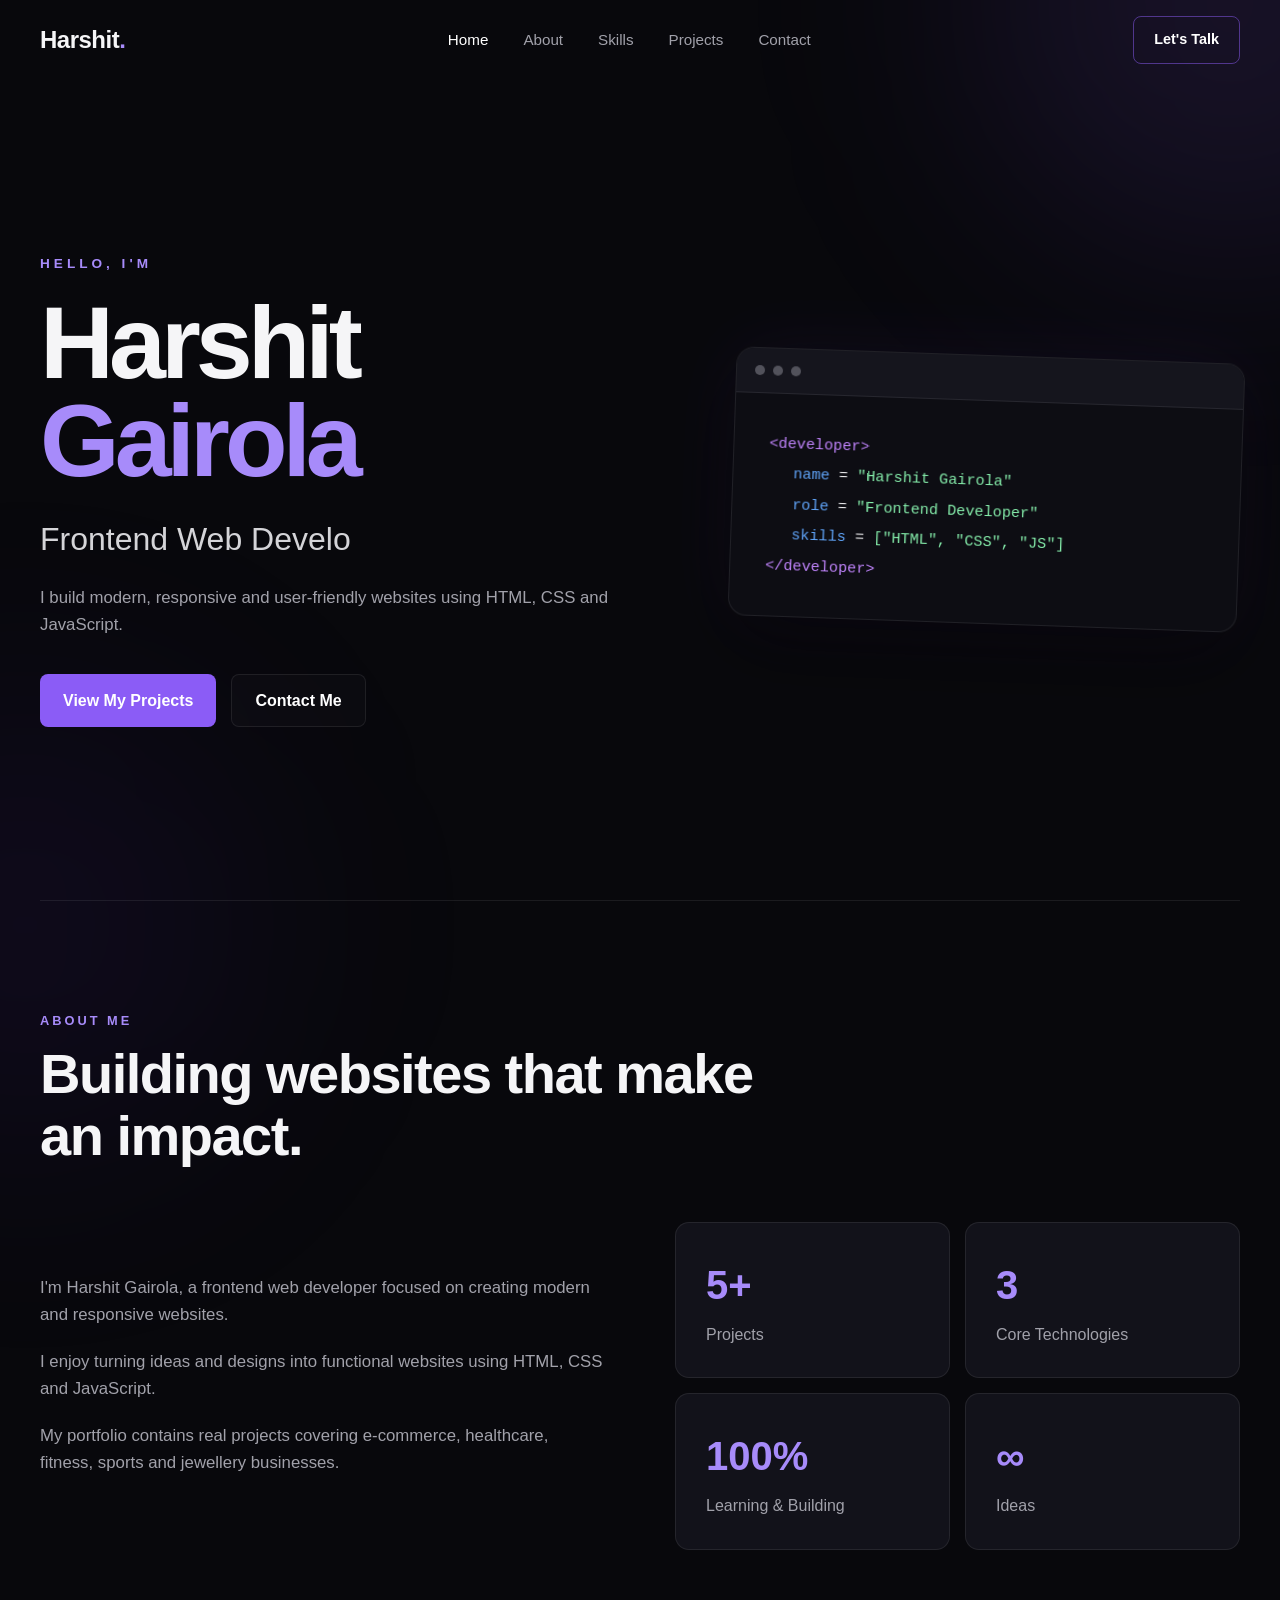
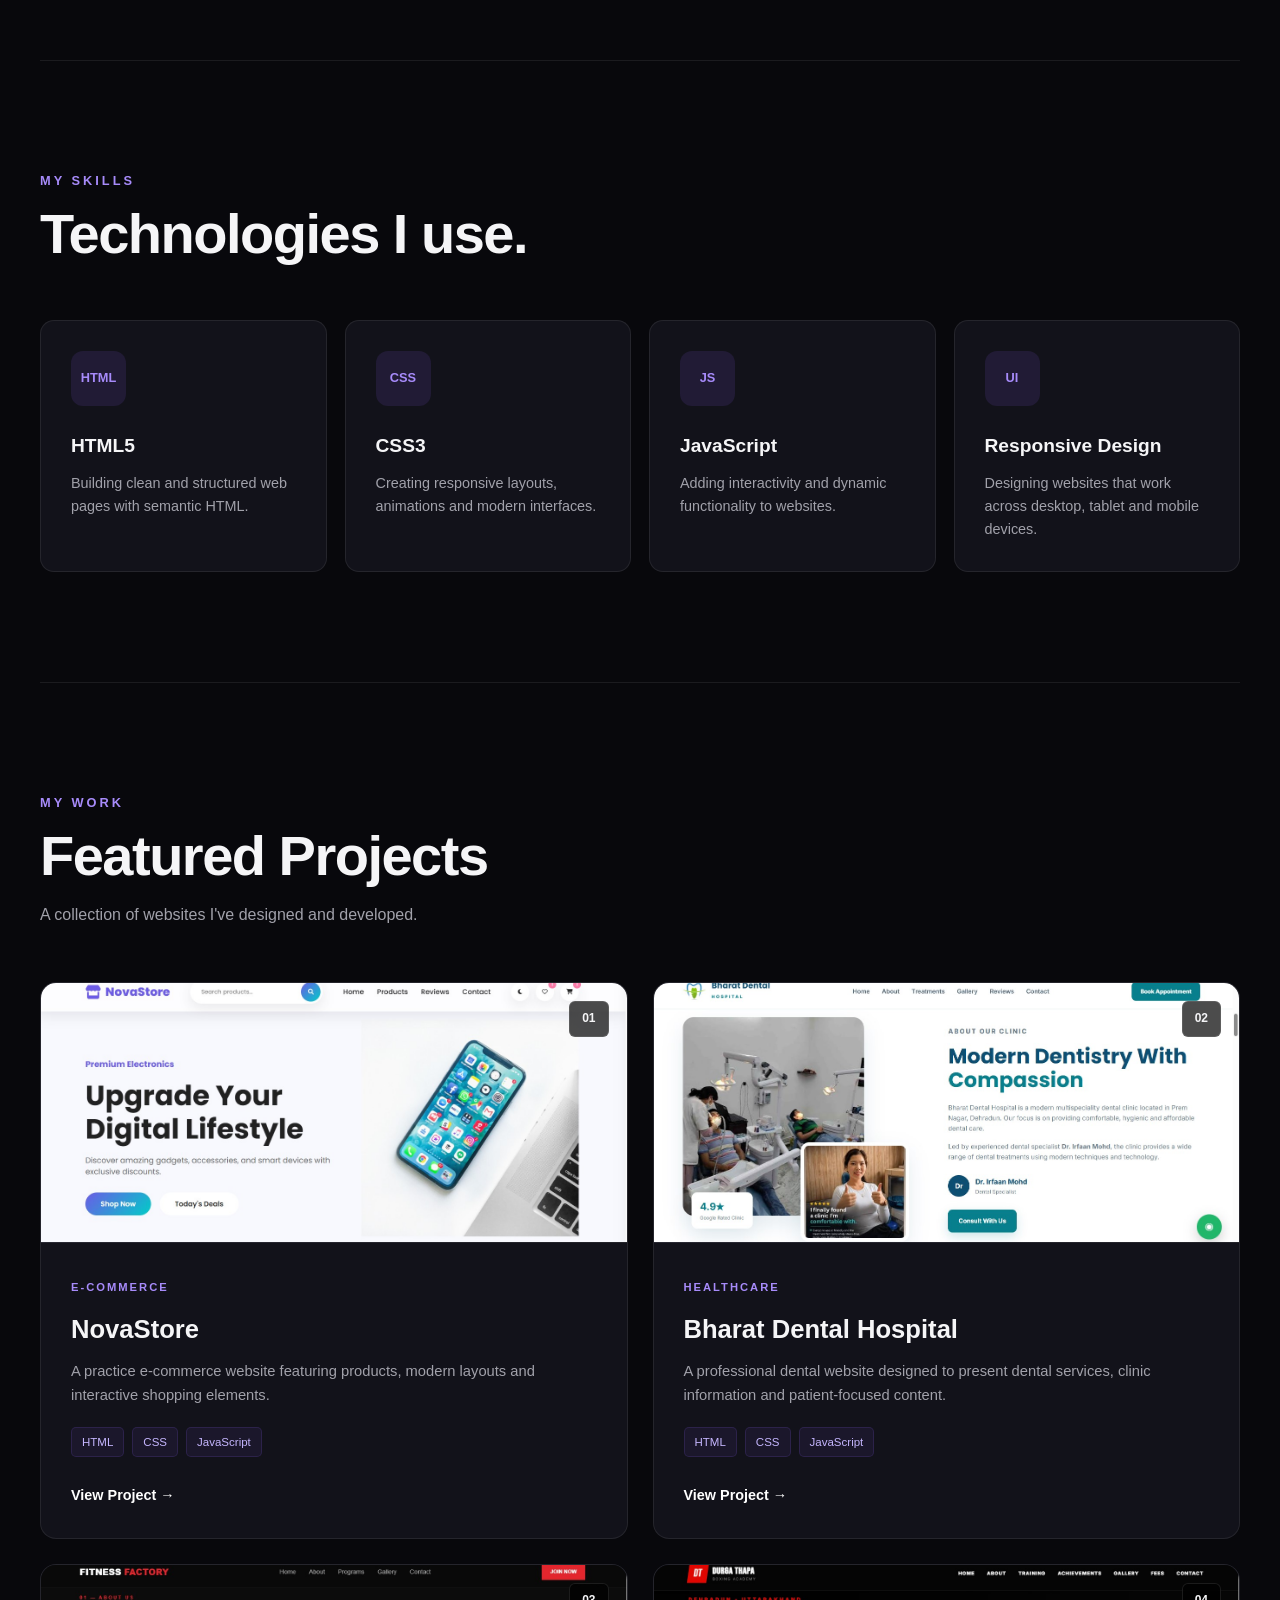
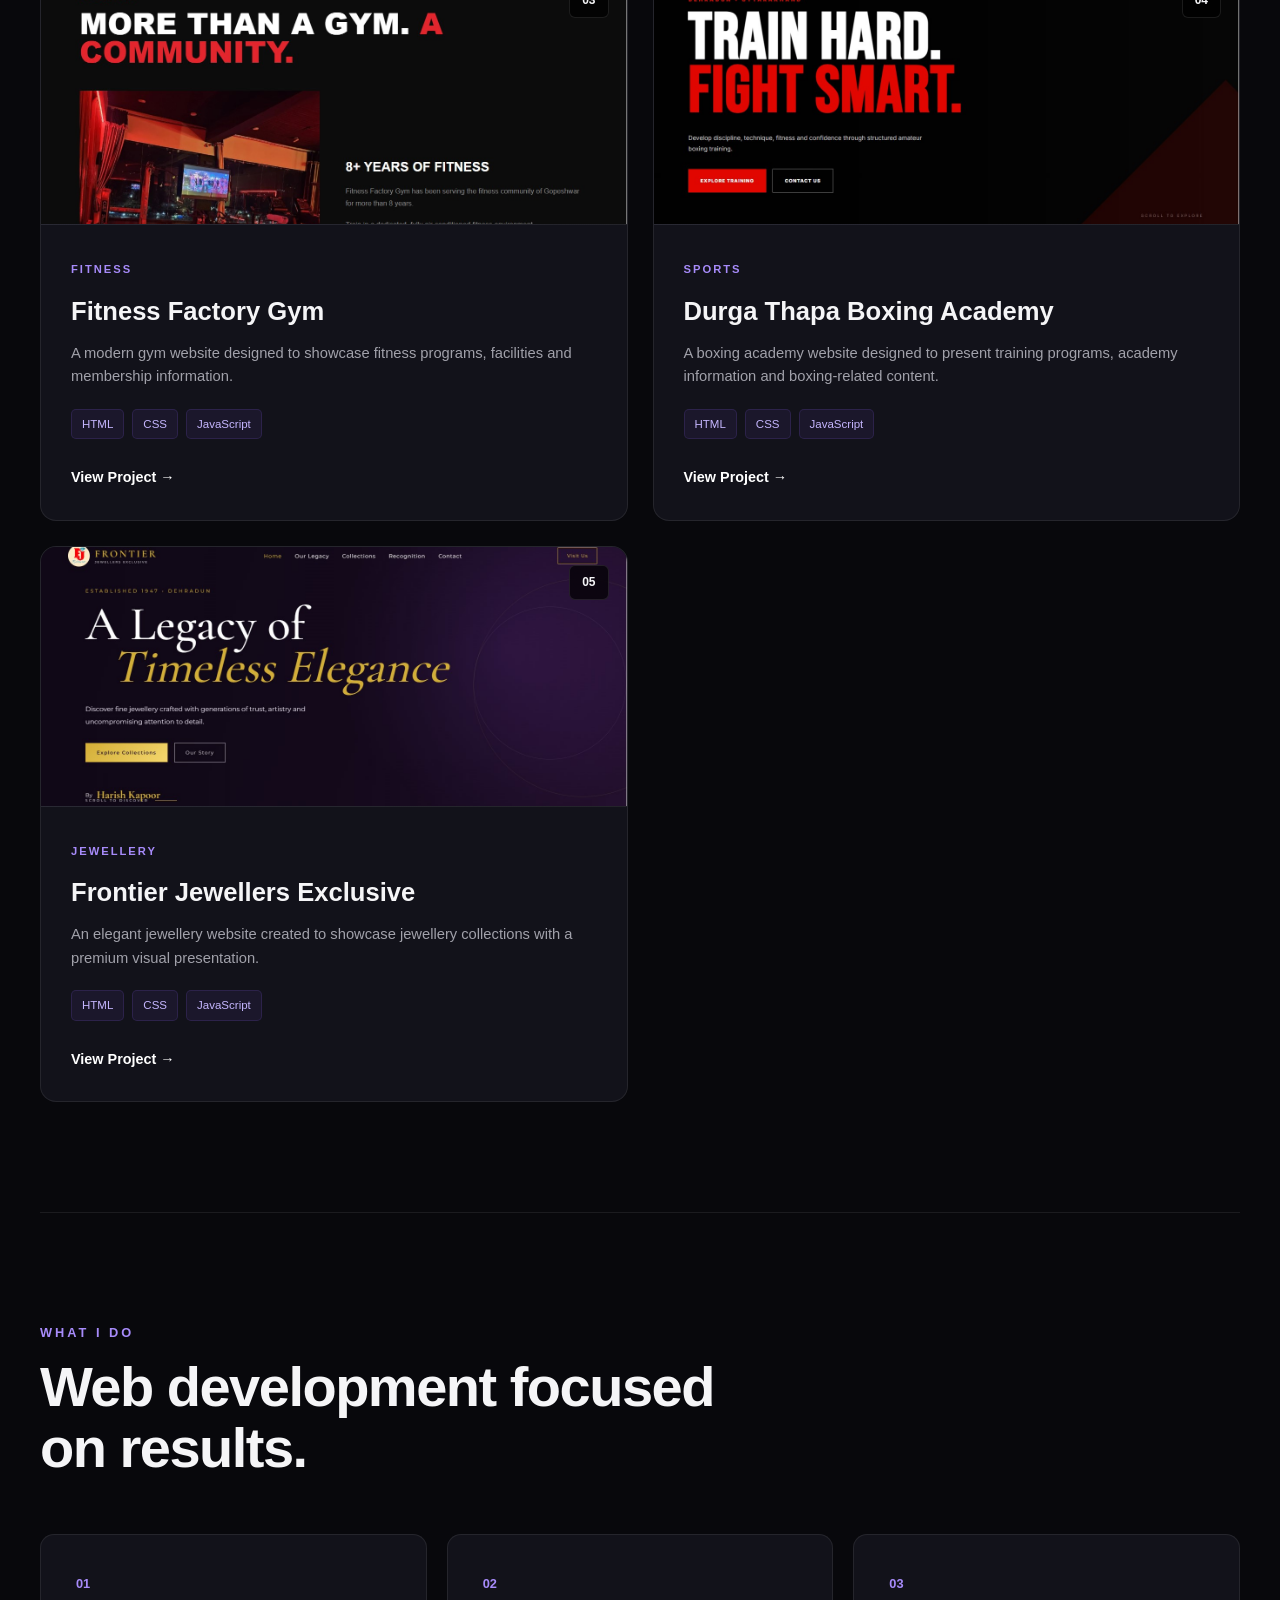
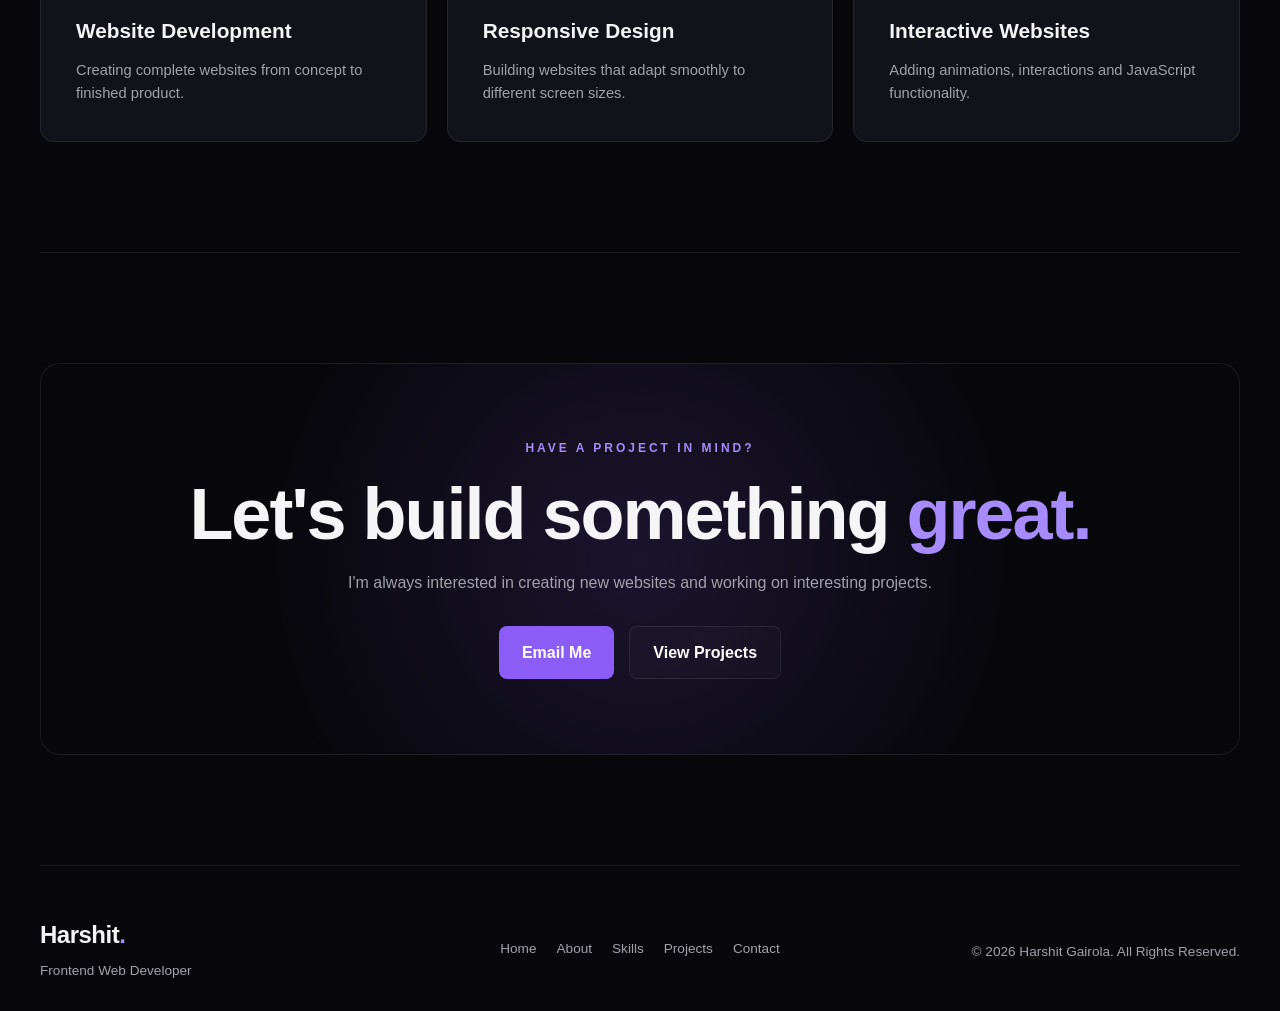
==== Portfolio/index.html @ f1eb90c5 "Add files via upload" ====
<!DOCTYPE html>
<html lang="en">
<head>
    <meta charset="UTF-8">
    <meta name="viewport" content="width=device-width, initial-scale=1.0">

    <title>Harshit Gairola | Frontend Web Developer</title>

    <meta name="description"
          content="Harshit Gairola - Frontend Web Developer Portfolio. Explore websites and frontend projects.">

    <link rel="stylesheet" href="style.css">
</head>

<body>

    <!-- ================= NAVBAR ================= -->
    <header class="navbar">

        <a href="#home" class="logo">
            Harshit<span>.</span>
        </a>

        <nav class="nav-links">
            <a href="#home" class="active">Home</a>
            <a href="#about">About</a>
            <a href="#skills">Skills</a>
            <a href="#projects">Projects</a>
            <a href="#contact">Contact</a>
        </nav>

        <a href="#contact" class="nav-button">
            Let's Talk
        </a>

        <button class="menu-button" id="menuButton">
            ☰
        </button>

    </header>


    <!-- ================= HERO ================= -->
    <main>

        <section class="hero" id="home">

            <div class="hero-content">

                <p class="hero-small">
                    HELLO, I'M
                </p>

                <h1>
                    Harshit <span>Gairola</span>
                </h1>

                <h2>
                    Frontend Web Developer
                </h2>

                <p class="hero-description">
                    I build modern, responsive and user-friendly websites
                    using HTML, CSS and JavaScript.
                </p>

                <div class="hero-buttons">

                    <a href="#projects" class="btn primary-btn">
                        View My Projects
                    </a>

                    <a href="#contact" class="btn secondary-btn">
                        Contact Me
                    </a>

                </div>

            </div>


            <div class="hero-card">

                <div class="code-window">

                    <div class="window-top">
                        <span></span>
                        <span></span>
                        <span></span>
                    </div>

                    <div class="code-content">

                        <p>
                            <span class="code-purple">&lt;developer&gt;</span>
                        </p>

                        <p class="indent">
                            <span class="code-blue">name</span> =
                            <span class="code-green">"Harshit Gairola"</span>
                        </p>

                        <p class="indent">
                            <span class="code-blue">role</span> =
                            <span class="code-green">"Frontend Developer"</span>
                        </p>

                        <p class="indent">
                            <span class="code-blue">skills</span> =
                            <span class="code-green">["HTML", "CSS", "JS"]</span>
                        </p>

                        <p>
                            <span class="code-purple">&lt;/developer&gt;</span>
                        </p>

                    </div>

                </div>

            </div>

        </section>


        <!-- ================= ABOUT ================= -->
        <section class="section about-section" id="about">

            <div class="section-heading">
                <p>ABOUT ME</p>
                <h2>Building websites that make an impact.</h2>
            </div>

            <div class="about-grid">

                <div class="about-text">

                    <p>
                        I'm Harshit Gairola, a frontend web developer focused
                        on creating modern and responsive websites.
                    </p>

                    <p>
                        I enjoy turning ideas and designs into functional
                        websites using HTML, CSS and JavaScript.
                    </p>

                    <p>
                        My portfolio contains real projects covering
                        e-commerce, healthcare, fitness, sports and
                        jewellery businesses.
                    </p>

                </div>


                <div class="about-stats">

                    <div class="stat-card">
                        <strong>5+</strong>
                        <span>Projects</span>
                    </div>

                    <div class="stat-card">
                        <strong>3</strong>
                        <span>Core Technologies</span>
                    </div>

                    <div class="stat-card">
                        <strong>100%</strong>
                        <span>Learning & Building</span>
                    </div>

                    <div class="stat-card">
                        <strong>∞</strong>
                        <span>Ideas</span>
                    </div>

                </div>

            </div>

        </section>


        <!-- ================= SKILLS ================= -->
        <section class="section skills-section" id="skills">

            <div class="section-heading">
                <p>MY SKILLS</p>
                <h2>Technologies I use.</h2>
            </div>


            <div class="skills-grid">

                <div class="skill-card">

                    <div class="skill-icon">
                        HTML
                    </div>

                    <h3>HTML5</h3>

                    <p>
                        Building clean and structured web pages
                        with semantic HTML.
                    </p>

                </div>


                <div class="skill-card">

                    <div class="skill-icon">
                        CSS
                    </div>

                    <h3>CSS3</h3>

                    <p>
                        Creating responsive layouts, animations
                        and modern interfaces.
                    </p>

                </div>


                <div class="skill-card">

                    <div class="skill-icon">
                        JS
                    </div>

                    <h3>JavaScript</h3>

                    <p>
                        Adding interactivity and dynamic functionality
                        to websites.
                    </p>

                </div>


                <div class="skill-card">

                    <div class="skill-icon">
                        UI
                    </div>

                    <h3>Responsive Design</h3>

                    <p>
                        Designing websites that work across
                        desktop, tablet and mobile devices.
                    </p>

                </div>

            </div>

        </section>


        <!-- ================= PROJECTS ================= -->
        <section class="section projects-section" id="projects">

            <div class="section-heading">

                <p>MY WORK</p>

                <h2>
                    Featured Projects
                </h2>

                <span>
                    A collection of websites I've designed and developed.
                </span>

            </div>


            <div class="projects-grid">


                <!-- PROJECT 1 -->
                <article class="project-card">

                    <div class="project-image">

                        <img
                            src="./image/web1.jpg"
                            alt="NovaStore website"
                            onerror="this.style.display='none'"
                        >

                        <div class="project-number">
                            01
                        </div>

                    </div>

                    <div class="project-content">

                        <span class="project-type">
                            E-COMMERCE
                        </span>

                        <h3>
                            NovaStore
                        </h3>

                        <p>
                            A practice e-commerce website featuring
                            products, modern layouts and interactive
                            shopping elements.
                        </p>

                        <div class="technology-tags">
                            <span>HTML</span>
                            <span>CSS</span>
                            <span>JavaScript</span>
                        </div>

                        <a
                            href="#"
                            class="project-link"
                            target="_blank"
                        >
                            View Project →
                        </a>

                    </div>

                </article>


                <!-- PROJECT 2 -->
                <article class="project-card">

                    <div class="project-image">

                        <img
                            src="./image/web2.jpg"
                            alt="Bharat Dental Hospital website"
                            onerror="this.style.display='none'"
                        >

                        <div class="project-number">
                            02
                        </div>

                    </div>

                    <div class="project-content">

                        <span class="project-type">
                            HEALTHCARE
                        </span>

                        <h3>
                            Bharat Dental Hospital
                        </h3>

                        <p>
                            A professional dental website designed to
                            present dental services, clinic information
                            and patient-focused content.
                        </p>

                        <div class="technology-tags">
                            <span>HTML</span>
                            <span>CSS</span>
                            <span>JavaScript</span>
                        </div>

                        <a
                            href="#"
                            class="project-link"
                            target="_blank"
                        >
                            View Project →
                        </a>

                    </div>

                </article>


                <!-- PROJECT 3 -->
                <article class="project-card">

                    <div class="project-image">

                        <img
                            src="./image/web3.jpg"
                            alt="Fitness Factory Gym website"
                            onerror="this.style.display='none'"
                        >

                        <div class="project-number">
                            03
                        </div>

                    </div>

                    <div class="project-content">

                        <span class="project-type">
                            FITNESS
                        </span>

                        <h3>
                            Fitness Factory Gym
                        </h3>

                        <p>
                            A modern gym website designed to showcase
                            fitness programs, facilities and membership
                            information.
                        </p>

                        <div class="technology-tags">
                            <span>HTML</span>
                            <span>CSS</span>
                            <span>JavaScript</span>
                        </div>

                        <a
                            href="#"
                            class="project-link"
                            target="_blank"
                        >
                            View Project →
                        </a>

                    </div>

                </article>


                <!-- PROJECT 4 -->
                <article class="project-card">

                    <div class="project-image">

                        <img
                            src="./image/web4.jpg"
                            alt="Durga Thapa Boxing Academy website"
                            onerror="this.style.display='none'"
                        >

                        <div class="project-number">
                            04
                        </div>

                    </div>

                    <div class="project-content">

                        <span class="project-type">
                            SPORTS
                        </span>

                        <h3>
                            Durga Thapa Boxing Academy
                        </h3>

                        <p>
                            A boxing academy website designed to present
                            training programs, academy information and
                            boxing-related content.
                        </p>

                        <div class="technology-tags">
                            <span>HTML</span>
                            <span>CSS</span>
                            <span>JavaScript</span>
                        </div>

                        <a
                            href="#"
                            class="project-link"
                            target="_blank"
                        >
                            View Project →
                        </a>

                    </div>

                </article>


                <!-- PROJECT 5 -->
                <article class="project-card">

                    <div class="project-image">

                        <img
                            src="./image/web5.jpg"
                            alt="Frontier Jewellers Exclusive website"
                            onerror="this.style.display='none'"
                        >

                        <div class="project-number">
                            05
                        </div>

                    </div>

                    <div class="project-content">

                        <span class="project-type">
                            JEWELLERY
                        </span>

                        <h3>
                            Frontier Jewellers Exclusive
                        </h3>

                        <p>
                            An elegant jewellery website created to
                            showcase jewellery collections with a
                            premium visual presentation.
                        </p>

                        <div class="technology-tags">
                            <span>HTML</span>
                            <span>CSS</span>
                            <span>JavaScript</span>
                        </div>

                        <a
                            href="#"
                            class="project-link"
                            target="_blank"
                        >
                            View Project →
                        </a>

                    </div>

                </article>

            </div>

        </section>


        <!-- ================= SERVICES ================= -->
        <section class="section services-section">

            <div class="section-heading">

                <p>WHAT I DO</p>

                <h2>
                    Web development focused on results.
                </h2>

            </div>


            <div class="services-grid">

                <div class="service-card">

                    <span>01</span>

                    <h3>
                        Website Development
                    </h3>

                    <p>
                        Creating complete websites from concept
                        to finished product.
                    </p>

                </div>


                <div class="service-card">

                    <span>02</span>

                    <h3>
                        Responsive Design
                    </h3>

                    <p>
                        Building websites that adapt smoothly
                        to different screen sizes.
                    </p>

                </div>


                <div class="service-card">

                    <span>03</span>

                    <h3>
                        Interactive Websites
                    </h3>

                    <p>
                        Adding animations, interactions and
                        JavaScript functionality.
                    </p>

                </div>

            </div>

        </section>


        <!-- ================= CONTACT ================= -->
        <section class="section contact-section" id="contact">

            <div class="contact-card">

                <p class="contact-small">
                    HAVE A PROJECT IN MIND?
                </p>

                <h2>
                    Let's build something
                    <span>great.</span>
                </h2>

                <p>
                    I'm always interested in creating new websites
                    and working on interesting projects.
                </p>

                <div class="contact-buttons">

                    <a
                        href="mailto:your-gairolaharshit2@gmail.com"
                        class="btn primary-btn"
                    >
                        Email Me 
                    </a>

                    <a
                        href="#projects"
                        class="btn secondary-btn"
                    >
                        View Projects
                    </a>

                </div>

            </div>

        </section>

    </main>


    <!-- ================= FOOTER ================= -->
    <footer class="footer">

        <div>

            <a href="#home" class="logo">
                Harshit<span>.</span>
            </a>

            <p>
                Frontend Web Developer
            </p>

        </div>


        <div class="footer-links">

            <a href="#home">Home</a>
            <a href="#about">About</a>
            <a href="#skills">Skills</a>
            <a href="#projects">Projects</a>
            <a href="#contact">Contact</a>

        </div>


        <p class="copyright">
            © 2026 Harshit Gairola. All Rights Reserved.
        </p>

    </footer>


    <script src="script.js"></script>

</body>
</html>
---- Portfolio/style.css ----
/* =========================================================
   HARSHIT GAIROLA — FRONTEND WEB DEVELOPER PORTFOLIO
   ========================================================= */


/* ================= RESET ================= */

* {
    margin: 0;
    padding: 0;
    box-sizing: border-box;
}

html {
    scroll-behavior: smooth;
}

body {
    font-family: Arial, Helvetica, sans-serif;
    background: #08080c;
    color: #f5f5f7;
    line-height: 1.6;
    overflow-x: hidden;
}

a {
    color: inherit;
    text-decoration: none;
}

button {
    font-family: inherit;
}

img {
    max-width: 100%;
    display: block;
}


/* ================= VARIABLES ================= */

:root {
    --bg: #08080c;
    --bg-light: #101017;
    --card: #12121a;
    --card-hover: #181821;

    --purple: #8b5cf6;
    --purple-light: #a78bfa;
    --purple-dark: #6d28d9;

    --white: #ffffff;
    --text: #f5f5f7;
    --muted: #a1a1aa;
    --border: rgba(255, 255, 255, 0.08);

    --max-width: 1200px;
}


/* ================= GENERAL ================= */

body::before {
    content: "";
    position: fixed;
    width: 500px;
    height: 500px;
    top: -250px;
    right: -200px;
    background: rgba(139, 92, 246, 0.12);
    filter: blur(120px);
    border-radius: 50%;
    pointer-events: none;
    z-index: -1;
}

body::after {
    content: "";
    position: fixed;
    width: 450px;
    height: 450px;
    bottom: -250px;
    left: -200px;
    background: rgba(109, 40, 217, 0.08);
    filter: blur(120px);
    border-radius: 50%;
    pointer-events: none;
    z-index: -1;
}

.section {
    width: min(100% - 40px, var(--max-width));
    margin: auto;
    padding: 110px 0;
}

.section-heading {
    margin-bottom: 55px;
}

.section-heading p {
    color: var(--purple-light);
    font-size: 0.8rem;
    font-weight: 700;
    letter-spacing: 3px;
    margin-bottom: 12px;
}

.section-heading h2 {
    font-size: clamp(2rem, 5vw, 3.5rem);
    line-height: 1.1;
    max-width: 750px;
    letter-spacing: -1.5px;
}

.section-heading span {
    display: block;
    margin-top: 15px;
    color: var(--muted);
}


/* ================= NAVBAR ================= */

.navbar {
    width: min(100% - 40px, var(--max-width));
    height: 80px;

    margin: auto;

    display: flex;
    align-items: center;
    justify-content: space-between;

    position: relative;
    z-index: 100;
}

.logo {
    font-size: 1.5rem;
    font-weight: 800;
    letter-spacing: -0.5px;
}

.logo span {
    color: var(--purple-light);
}

.nav-links {
    display: flex;
    align-items: center;
    gap: 35px;
}

.nav-links a {
    color: var(--muted);
    font-size: 0.95rem;
    transition: 0.3s ease;
}

.nav-links a:hover,
.nav-links a.active {
    color: var(--white);
}

.nav-button {
    padding: 11px 20px;

    border: 1px solid rgba(139, 92, 246, 0.5);
    border-radius: 8px;

    color: var(--white);

    font-size: 0.9rem;
    font-weight: 600;

    transition: 0.3s ease;
}

.nav-button:hover {
    background: var(--purple);
    border-color: var(--purple);
}

.menu-button {
    display: none;

    background: none;
    border: none;

    color: white;
    font-size: 1.6rem;

    cursor: pointer;
}


/* ================= HERO ================= */

.hero {
    width: min(100% - 40px, var(--max-width));
    min-height: calc(100vh - 80px);

    margin: auto;

    display: grid;
    grid-template-columns: 1.1fr 0.9fr;

    align-items: center;
    gap: 70px;

    padding: 80px 0;
}

.hero-content {
    animation: heroText 0.8s ease forwards;
}

.hero-small {
    color: var(--purple-light);

    font-size: 0.85rem;
    font-weight: 700;

    letter-spacing: 4px;

    margin-bottom: 20px;
}

.hero h1 {
    font-size: clamp(3.5rem, 8vw, 6.8rem);

    line-height: 0.95;

    letter-spacing: -5px;

    margin-bottom: 25px;
}

.hero h1 span {
    display: block;
    color: var(--purple-light);
}

.hero h2 {
    font-size: clamp(1.3rem, 3vw, 2rem);

    font-weight: 500;

    color: #d4d4d8;

    margin-bottom: 20px;
}

.hero-description {
    max-width: 600px;

    color: var(--muted);

    font-size: 1.05rem;

    margin-bottom: 35px;
}

.hero-buttons {
    display: flex;
    gap: 15px;
    flex-wrap: wrap;
}


/* ================= BUTTONS ================= */

.btn {
    display: inline-flex;

    align-items: center;
    justify-content: center;

    padding: 13px 23px;

    border-radius: 8px;

    font-weight: 700;

    transition:
        transform 0.3s ease,
        background 0.3s ease,
        border 0.3s ease;

    cursor: pointer;
}

.btn:hover {
    transform: translateY(-3px);
}

.primary-btn {
    background: var(--purple);
    color: white;
}

.primary-btn:hover {
    background: var(--purple-dark);
}

.secondary-btn {
    border: 1px solid var(--border);
    color: white;
    background: rgba(255, 255, 255, 0.02);
}

.secondary-btn:hover {
    border-color: var(--purple);
    background: rgba(139, 92, 246, 0.08);
}


/* ================= CODE CARD ================= */

.hero-card {
    display: flex;
    justify-content: center;
}

.code-window {
    width: 100%;
    max-width: 520px;

    background: #0d0d13;

    border: 1px solid var(--border);

    border-radius: 18px;

    overflow: hidden;

    box-shadow:
        0 30px 80px rgba(0, 0, 0, 0.5),
        0 0 80px rgba(139, 92, 246, 0.08);

    transform: rotate(2deg);

    transition: 0.4s ease;
}

.code-window:hover {
    transform: rotate(0deg) translateY(-8px);
}

.window-top {
    height: 45px;

    display: flex;
    align-items: center;

    gap: 8px;

    padding: 0 18px;

    background: #15151d;

    border-bottom: 1px solid var(--border);
}

.window-top span {
    width: 10px;
    height: 10px;

    border-radius: 50%;

    background: #52525b;
}

.code-content {
    padding: 35px;

    font-family: Consolas, "Courier New", monospace;

    font-size: 0.95rem;

    line-height: 2;
}

.indent {
    padding-left: 25px;
}

.code-purple {
    color: #c084fc;
}

.code-blue {
    color: #60a5fa;
}

.code-green {
    color: #86efac;
}


/* ================= ABOUT ================= */

.about-section {
    border-top: 1px solid var(--border);
}

.about-grid {
    display: grid;
    grid-template-columns: 1fr 1fr;
    gap: 70px;
    align-items: center;
}

.about-text {
    color: var(--muted);
    font-size: 1.05rem;
}

.about-text p {
    margin-bottom: 20px;
}

.about-stats {
    display: grid;
    grid-template-columns: 1fr 1fr;
    gap: 15px;
}

.stat-card {
    padding: 30px;

    background: var(--card);

    border: 1px solid var(--border);

    border-radius: 14px;

    transition: 0.3s ease;
}

.stat-card:hover {
    transform: translateY(-5px);
    border-color: rgba(139, 92, 246, 0.4);
}

.stat-card strong {
    display: block;

    font-size: 2.5rem;

    color: var(--purple-light);

    margin-bottom: 5px;
}

.stat-card span {
    color: var(--muted);
}


/* ================= SKILLS ================= */

.skills-section {
    border-top: 1px solid var(--border);
}

.skills-grid {
    display: grid;

    grid-template-columns: repeat(4, 1fr);

    gap: 18px;
}

.skill-card {
    padding: 30px;

    background: var(--card);

    border: 1px solid var(--border);

    border-radius: 14px;

    transition: 0.35s ease;
}

.skill-card:hover {
    background: var(--card-hover);

    transform: translateY(-7px);

    border-color: rgba(139, 92, 246, 0.45);
}

.skill-icon {
    width: 55px;
    height: 55px;

    display: flex;
    align-items: center;
    justify-content: center;

    margin-bottom: 25px;

    border-radius: 12px;

    background: rgba(139, 92, 246, 0.12);

    color: var(--purple-light);

    font-weight: 800;

    font-size: 0.8rem;
}

.skill-card h3 {
    margin-bottom: 10px;

    font-size: 1.2rem;
}

.skill-card p {
    color: var(--muted);

    font-size: 0.9rem;
}


/* ================= PROJECTS ================= */

.projects-section {
    border-top: 1px solid var(--border);
}

.projects-grid {
    display: grid;

    grid-template-columns: repeat(2, 1fr);

    gap: 25px;
}

.project-card {
    background: var(--card);

    border: 1px solid var(--border);

    border-radius: 16px;

    overflow: hidden;

    transition: 0.4s ease;
}

.project-card:hover {
    transform: translateY(-8px);

    border-color: rgba(139, 92, 246, 0.4);

    box-shadow:
        0 20px 60px rgba(0, 0, 0, 0.25);
}

.project-image {
    height: 260px;

    position: relative;

    overflow: hidden;

    background:
        linear-gradient(
            135deg,
            #171722,
            #0d0d13
        );

    border-bottom: 1px solid var(--border);
}

.project-image img {
    width: 100%;
    height: 100%;

    object-fit: cover;

    transition: transform 0.5s ease;
}

.project-card:hover .project-image img {
    transform: scale(1.05);
}

.project-number {
    position: absolute;

    top: 18px;
    right: 18px;

    padding: 7px 12px;

    background: rgba(0, 0, 0, 0.7);

    backdrop-filter: blur(10px);

    border: 1px solid rgba(255, 255, 255, 0.1);

    border-radius: 6px;

    font-size: 0.75rem;

    font-weight: 700;
}

.project-content {
    padding: 30px;
}

.project-type {
    color: var(--purple-light);

    font-size: 0.7rem;

    font-weight: 800;

    letter-spacing: 2px;
}

.project-content h3 {
    font-size: 1.6rem;

    margin: 10px 0;
}

.project-content p {
    color: var(--muted);

    font-size: 0.92rem;

    margin-bottom: 20px;
}

.technology-tags {
    display: flex;

    flex-wrap: wrap;

    gap: 8px;

    margin-bottom: 25px;
}

.technology-tags span {
    padding: 5px 10px;

    border-radius: 5px;

    background: rgba(139, 92, 246, 0.08);

    border: 1px solid rgba(139, 92, 246, 0.15);

    color: #c4b5fd;

    font-size: 0.72rem;
}

.project-link {
    display: inline-block;

    color: white;

    font-weight: 700;

    font-size: 0.9rem;

    transition: 0.3s ease;
}

.project-link:hover {
    color: var(--purple-light);

    transform: translateX(5px);
}


/* ================= SERVICES ================= */

.services-section {
    border-top: 1px solid var(--border);
}

.services-grid {
    display: grid;

    grid-template-columns: repeat(3, 1fr);

    gap: 20px;
}

.service-card {
    padding: 35px;

    border: 1px solid var(--border);

    border-radius: 14px;

    background: var(--card);

    transition: 0.35s ease;
}

.service-card:hover {
    transform: translateY(-6px);

    border-color: rgba(139, 92, 246, 0.4);
}

.service-card > span {
    color: var(--purple-light);

    font-size: 0.8rem;

    font-weight: 800;
}

.service-card h3 {
    margin: 18px 0 12px;

    font-size: 1.3rem;
}

.service-card p {
    color: var(--muted);

    font-size: 0.92rem;
}


/* ================= CONTACT ================= */

.contact-section {
    border-top: 1px solid var(--border);
}

.contact-card {
    padding: 75px 40px;

    text-align: center;

    border-radius: 20px;

    background:
        radial-gradient(
            circle at center,
            rgba(139, 92, 246, 0.15),
            transparent 60%
        );

    border: 1px solid var(--border);
}

.contact-small {
    color: var(--purple-light);

    font-size: 0.75rem;

    font-weight: 800;

    letter-spacing: 3px;

    margin-bottom: 20px;
}

.contact-card h2 {
    font-size: clamp(2.2rem, 6vw, 4.5rem);

    line-height: 1;

    letter-spacing: -2px;

    margin-bottom: 20px;
}

.contact-card h2 span {
    color: var(--purple-light);
}

.contact-card > p:not(.contact-small) {
    max-width: 600px;

    margin: 0 auto 30px;

    color: var(--muted);
}

.contact-buttons {
    display: flex;

    justify-content: center;

    gap: 15px;

    flex-wrap: wrap;
}


/* ================= FOOTER ================= */

.footer {
    width: min(100% - 40px, var(--max-width));

    margin: auto;

    padding: 50px 0 30px;

    border-top: 1px solid var(--border);

    display: grid;

    grid-template-columns: 1fr 1fr 1fr;

    align-items: center;

    gap: 20px;
}

.footer p {
    color: var(--muted);

    font-size: 0.85rem;

    margin-top: 5px;
}

.footer-links {
    display: flex;

    justify-content: center;

    gap: 20px;
}

.footer-links a {
    color: var(--muted);

    font-size: 0.85rem;

    transition: 0.3s ease;
}

.footer-links a:hover {
    color: white;
}

.copyright {
    text-align: right;
}


/* ================= ANIMATIONS ================= */

@keyframes heroText {

    from {
        opacity: 0;
        transform: translateY(25px);
    }

    to {
        opacity: 1;
        transform: translateY(0);
    }

}


/* ================= TABLET ================= */

@media (max-width: 1000px) {

    .hero {
        grid-template-columns: 1fr;

        text-align: center;

        padding-top: 60px;
    }

    .hero-description {
        margin-left: auto;
        margin-right: auto;
    }

    .hero-buttons {
        justify-content: center;
    }

    .hero-card {
        margin-top: 20px;
    }

    .skills-grid {
        grid-template-columns: repeat(2, 1fr);
    }

}


/* ================= MOBILE NAV ================= */

@media (max-width: 800px) {

    .nav-links {
        display: none;

        position: absolute;

        top: 75px;
        left: 0;

        width: 100%;

        padding: 20px;

        flex-direction: column;

        align-items: flex-start;

        gap: 18px;

        background: #101017;

        border: 1px solid var(--border);

        border-radius: 12px;
    }

    .nav-links.show {
        display: flex;
    }

    .nav-button {
        display: none;
    }

    .menu-button {
        display: block;
    }

    .about-grid {
        grid-template-columns: 1fr;

        gap: 40px;
    }

    .projects-grid {
        grid-template-columns: 1fr;
    }

    .services-grid {
        grid-template-columns: 1fr;
    }

    .footer {
        grid-template-columns: 1fr;

        text-align: center;
    }

    .footer-links {
        justify-content: center;

        flex-wrap: wrap;
    }

    .copyright {
        text-align: center;
    }

}


/* ================= SMALL MOBILE ================= */

@media (max-width: 550px) {

    .section {
        width: min(100% - 25px, var(--max-width));

        padding: 80px 0;
    }

    .navbar {
        width: min(100% - 25px, var(--max-width));
    }

    .hero {
        width: min(100% - 25px, var(--max-width));

        min-height: auto;

        padding: 70px 0 80px;
    }

    .hero h1 {
        font-size: 3.4rem;

        letter-spacing: -3px;
    }

    .hero h2 {
        font-size: 1.25rem;
    }

    .hero-description {
        font-size: 0.95rem;
    }

    .hero-buttons {
        flex-direction: column;
    }

    .hero-buttons .btn {
        width: 100%;
    }

    .code-content {
        padding: 25px 18px;

        font-size: 0.75rem;
    }

    .indent {
        padding-left: 12px;
    }

    .about-stats {
        grid-template-columns: 1fr 1fr;
    }

    .stat-card {
        padding: 20px;
    }

    .stat-card strong {
        font-size: 2rem;
    }

    .skills-grid {
        grid-template-columns: 1fr;
    }

    .project-image {
        height: 210px;
    }

    .project-content {
        padding: 23px;
    }

    .contact-card {
        padding: 55px 20px;
    }

    .contact-buttons {
        flex-direction: column;
    }

    .contact-buttons .btn {
        width: 100%;
    }

}
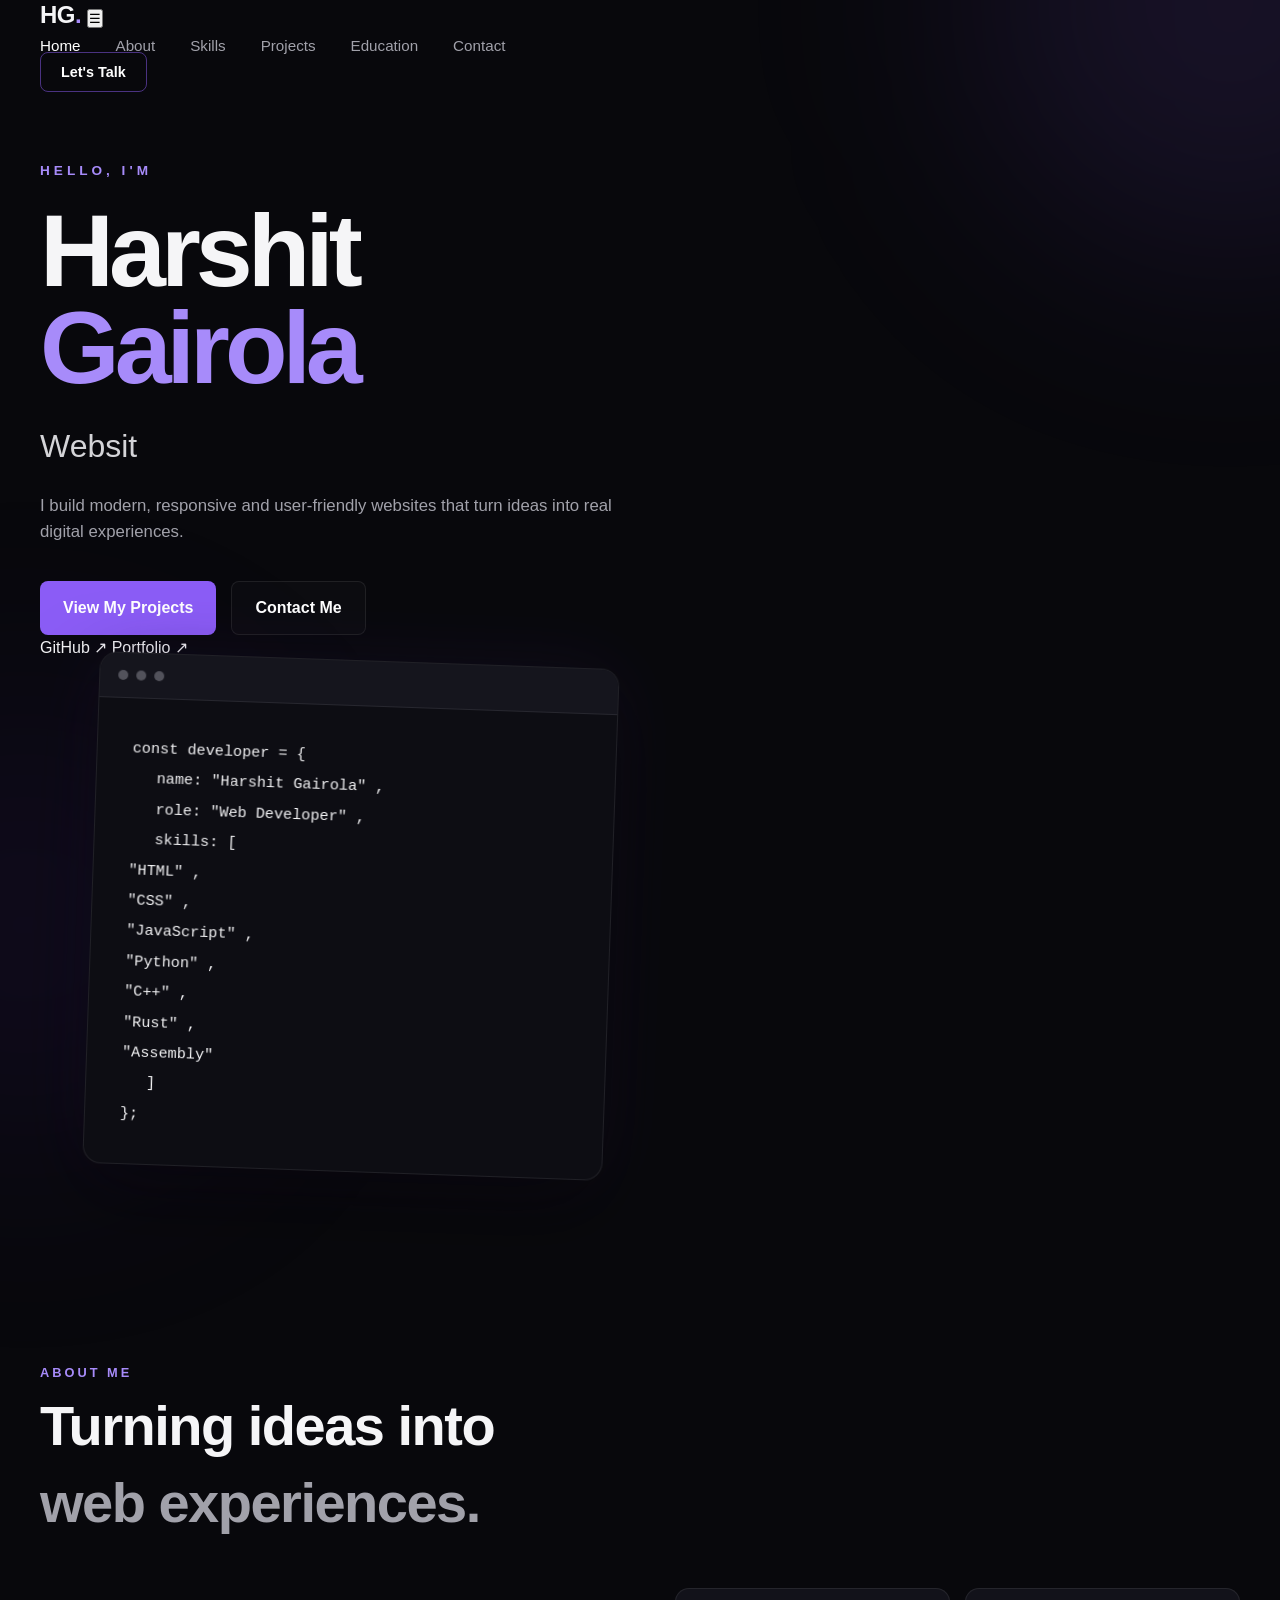
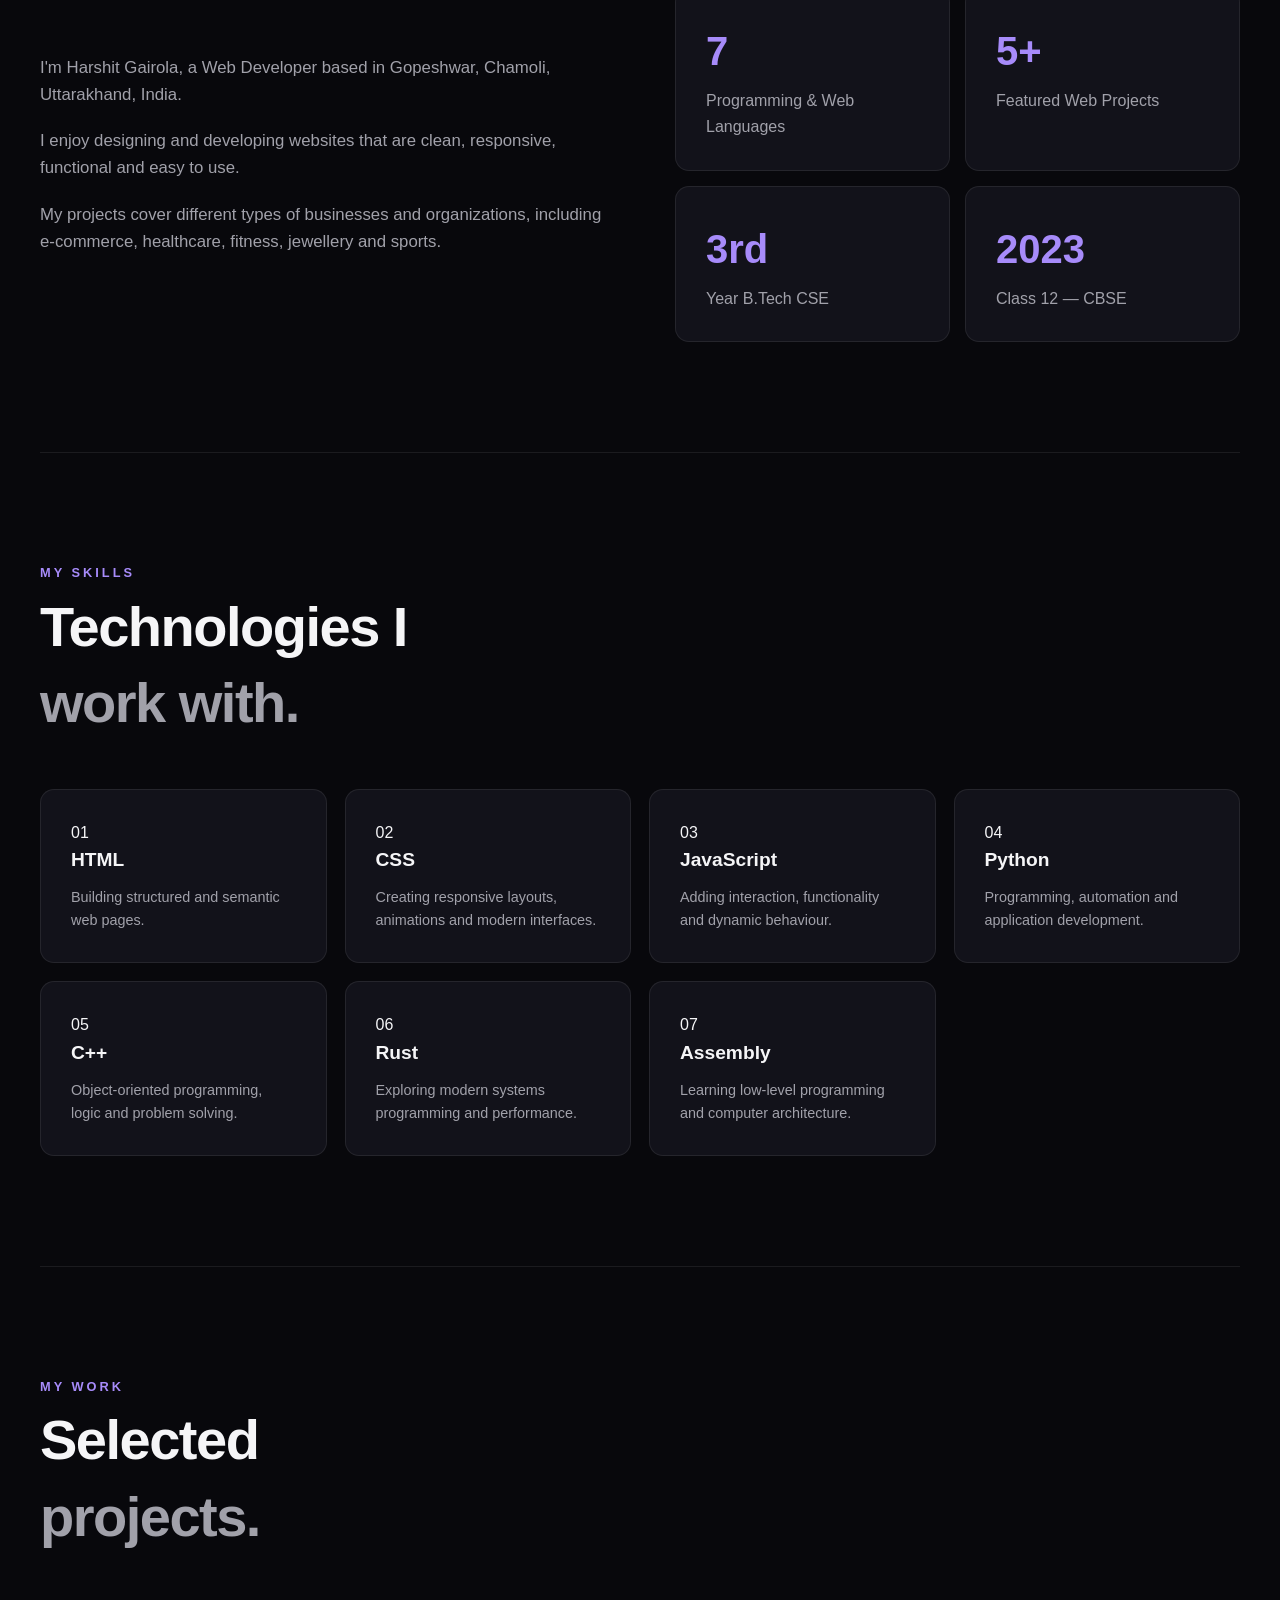
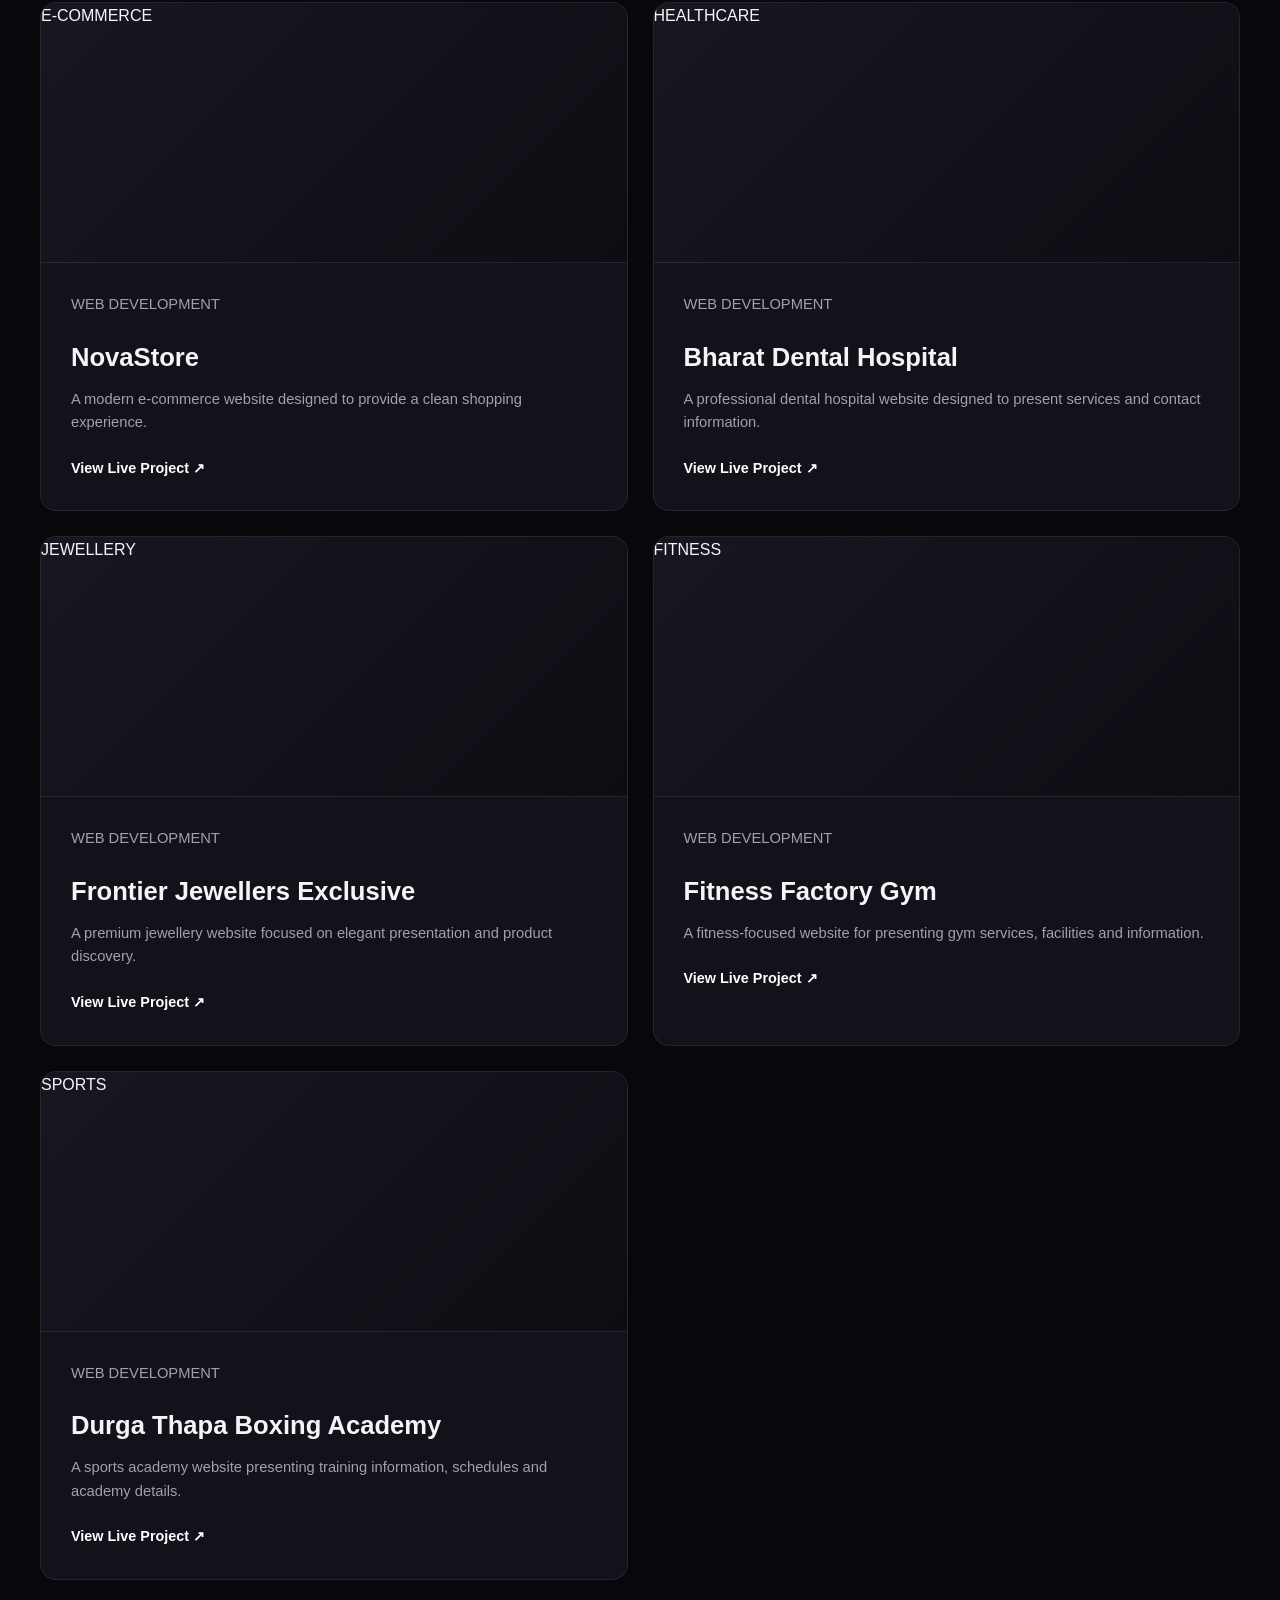
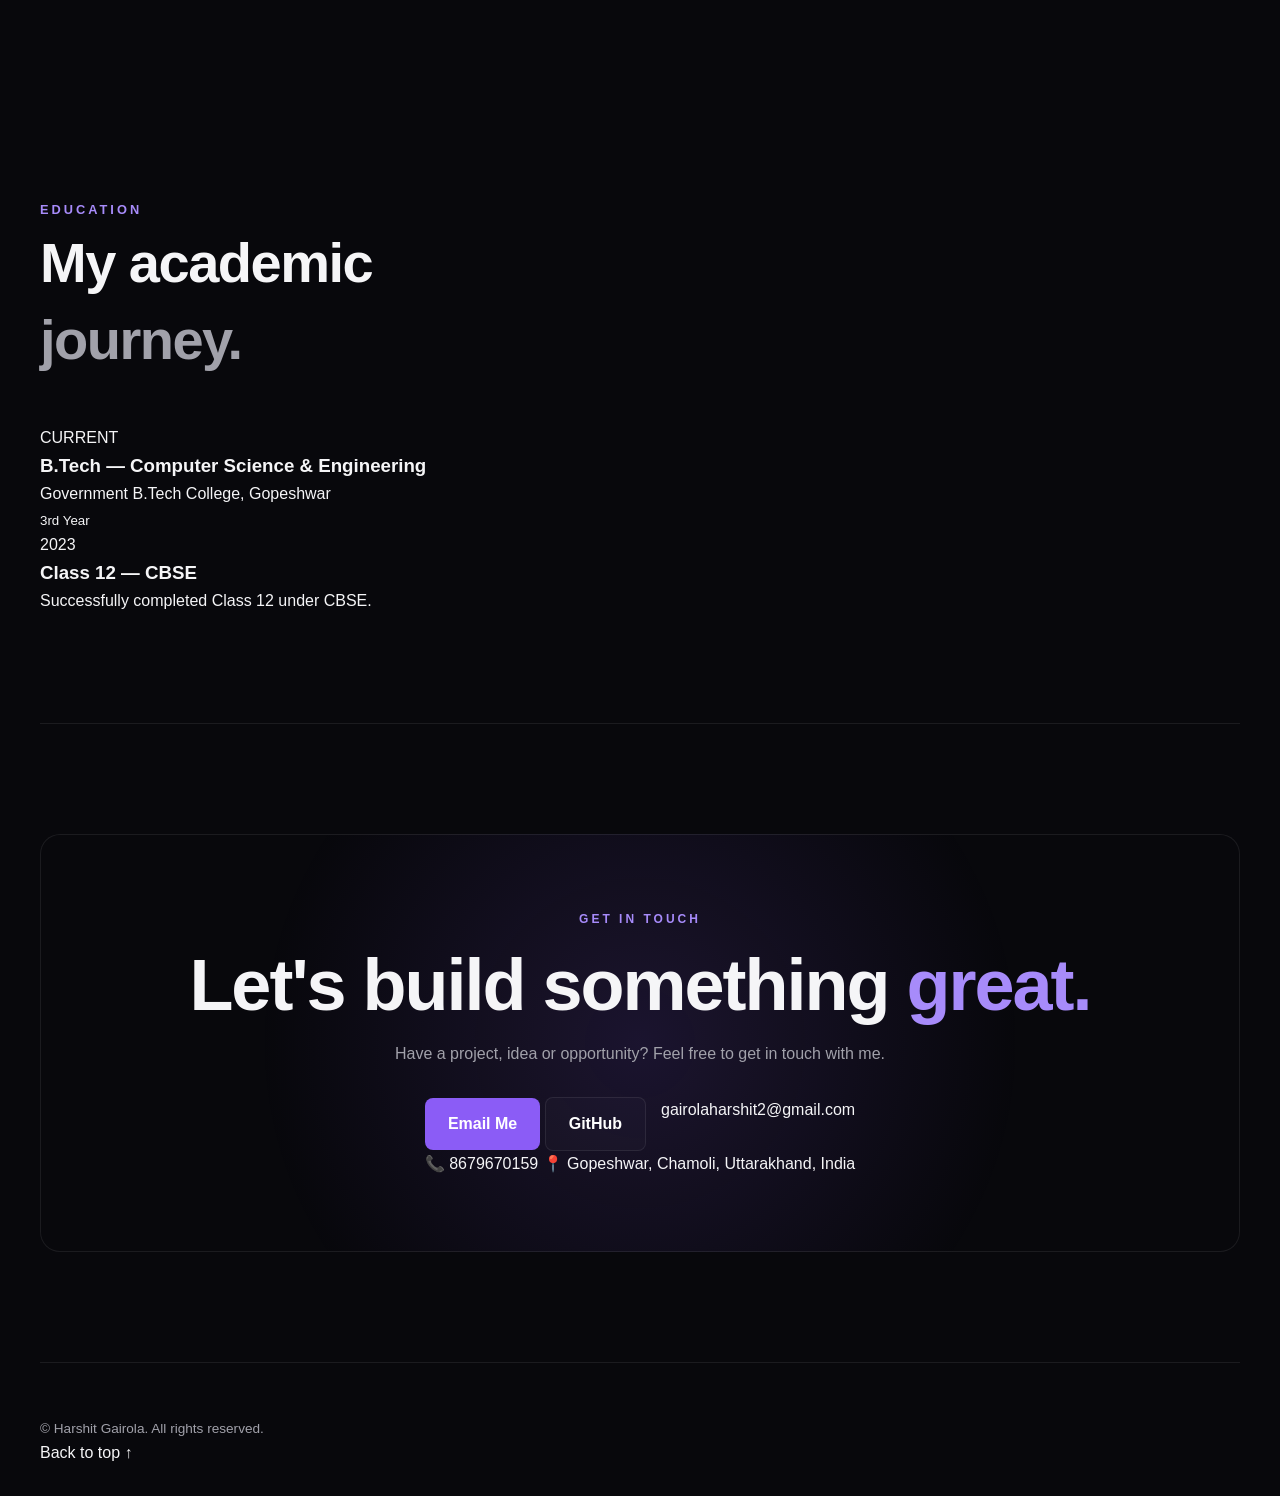
==== commit 01e2a786: "Update print statement from 'Hello' to 'Goodbye'" ====
--- a/Portfolio/index.html
+++ b/Portfolio/index.html
@@ -4,118 +4,466 @@
     <meta charset="UTF-8">
     <meta name="viewport" content="width=device-width, initial-scale=1.0">
 
-    <title>Harshit Gairola | Frontend Web Developer</title>
-
-    <meta name="description"
-          content="Harshit Gairola - Frontend Web Developer Portfolio. Explore websites and frontend projects.">
+    <meta
+        name="description"
+        content="Harshit Gairola — Web Developer Portfolio"
+    >
+
+    <title>Harshit Gairola | Web Developer</title>
 
     <link rel="stylesheet" href="style.css">
+
+    <link
+        rel="preconnect"
+        href="https://fonts.googleapis.com"
+    >
+    <link
+        rel="preconnect"
+        href="https://fonts.gstatic.com"
+        crossorigin
+    >
+    <link
+        href="https://fonts.googleapis.com/css2?family=Inter:wght@400;500;600;700;800&display=swap"
+        rel="stylesheet"
+    >
 </head>
 
 <body>
 
     <!-- ================= NAVBAR ================= -->
+
     <header class="navbar">
 
-        <a href="#home" class="logo">
-            Harshit<span>.</span>
-        </a>
-
-        <nav class="nav-links">
-            <a href="#home" class="active">Home</a>
-            <a href="#about">About</a>
-            <a href="#skills">Skills</a>
-            <a href="#projects">Projects</a>
-            <a href="#contact">Contact</a>
-        </nav>
-
-        <a href="#contact" class="nav-button">
-            Let's Talk
-        </a>
-
-        <button class="menu-button" id="menuButton">
-            ☰
-        </button>
+        <div class="container nav-container">
+
+            <a href="#home" class="logo">
+                HG<span>.</span>
+            </a>
+
+            <button
+                class="menu-toggle"
+                id="menuToggle"
+                aria-label="Open navigation menu"
+            >
+                ☰
+            </button>
+
+            <nav class="nav-links" id="navLinks">
+
+                <a href="#home" class="active">Home</a>
+                <a href="#about">About</a>
+                <a href="#skills">Skills</a>
+                <a href="#projects">Projects</a>
+                <a href="#education">Education</a>
+                <a href="#contact">Contact</a>
+
+            </nav>
+
+            <a href="#contact" class="nav-button">
+                Let's Talk
+            </a>
+
+        </div>
 
     </header>
 
 
-    <!-- ================= HERO ================= -->
     <main>
 
+        <!-- ================= HERO ================= -->
+
         <section class="hero" id="home">
 
-            <div class="hero-content">
-
-                <p class="hero-small">
-                    HELLO, I'M
-                </p>
-
-                <h1>
-                    Harshit <span>Gairola</span>
-                </h1>
-
-                <h2>
-                    Frontend Web Developer
-                </h2>
-
-                <p class="hero-description">
-                    I build modern, responsive and user-friendly websites
-                    using HTML, CSS and JavaScript.
-                </p>
-
-                <div class="hero-buttons">
-
-                    <a href="#projects" class="btn primary-btn">
-                        View My Projects
-                    </a>
-
-                    <a href="#contact" class="btn secondary-btn">
-                        Contact Me
-                    </a>
+            <div class="container hero-container">
+
+                <div class="hero-content">
+
+                    <p class="hero-small">
+                        HELLO, I'M
+                    </p>
+
+                    <h1>
+                        Harshit
+                        <span>Gairola</span>
+                    </h1>
+
+                    <h2>
+                        Web Developer
+                    </h2>
+
+                    <p class="hero-description">
+                        I build modern, responsive and user-friendly
+                        websites that turn ideas into real digital
+                        experiences.
+                    </p>
+
+                    <div class="hero-buttons">
+
+                        <a
+                            href="#projects"
+                            class="btn primary-btn"
+                        >
+                            View My Projects
+                        </a>
+
+                        <a
+                            href="#contact"
+                            class="btn secondary-btn"
+                        >
+                            Contact Me
+                        </a>
+
+                    </div>
+
+                    <div class="hero-links">
+
+                        <a
+                            href="https://github.com/HarshitGairola"
+                            target="_blank"
+                            rel="noopener noreferrer"
+                        >
+                            GitHub ↗
+                        </a>
+
+                        <a
+                            href="https://harshitgairola.github.io/portfolio/"
+                            target="_blank"
+                            rel="noopener noreferrer"
+                        >
+                            Portfolio ↗
+                        </a>
+
+                    </div>
+
+                </div>
+
+
+                <div class="hero-card">
+
+                    <div class="hero-card-glow"></div>
+
+                    <div class="code-window">
+
+                        <div class="window-top">
+
+                            <span></span>
+                            <span></span>
+                            <span></span>
+
+                        </div>
+
+                        <div class="code-content">
+
+                            <p>
+                                <span class="purple">const</span>
+                                developer = {
+                            </p>
+
+                            <p class="indent">
+                                name:
+                                <span class="green">
+                                    "Harshit Gairola"
+                                </span>,
+                            </p>
+
+                            <p class="indent">
+                                role:
+                                <span class="green">
+                                    "Web Developer"
+                                </span>,
+                            </p>
+
+                            <p class="indent">
+                                skills: [
+                            </p>
+
+                            <p class="indent2">
+                                <span class="green">
+                                    "HTML"
+                                </span>,
+                            </p>
+
+                            <p class="indent2">
+                                <span class="green">
+                                    "CSS"
+                                </span>,
+                            </p>
+
+                            <p class="indent2">
+                                <span class="green">
+                                    "JavaScript"
+                                </span>,
+                            </p>
+
+                            <p class="indent2">
+                                <span class="green">
+                                    "Python"
+                                </span>,
+                            </p>
+
+                            <p class="indent2">
+                                <span class="green">
+                                    "C++"
+                                </span>,
+                            </p>
+
+                            <p class="indent2">
+                                <span class="green">
+                                    "Rust"
+                                </span>,
+                            </p>
+
+                            <p class="indent2">
+                                <span class="green">
+                                    "Assembly"
+                                </span>
+                            </p>
+
+                            <p class="indent">
+                                ]
+                            </p>
+
+                            <p>
+                                };
+                            </p>
+
+                        </div>
+
+                    </div>
 
                 </div>
 
             </div>
 
-
-            <div class="hero-card">
-
-                <div class="code-window">
-
-                    <div class="window-top">
-                        <span></span>
-                        <span></span>
-                        <span></span>
-                    </div>
-
-                    <div class="code-content">
+        </section>
+
+
+        <!-- ================= ABOUT ================= -->
+
+        <section class="section" id="about">
+
+            <div class="container">
+
+                <div class="section-heading">
+
+                    <p>ABOUT ME</p>
+
+                    <h2>
+                        Turning ideas into
+                        <span>web experiences.</span>
+                    </h2>
+
+                </div>
+
+
+                <div class="about-grid">
+
+                    <div class="about-text">
 
                         <p>
-                            <span class="code-purple">&lt;developer&gt;</span>
+                            I'm Harshit Gairola, a Web Developer
+                            based in Gopeshwar, Chamoli,
+                            Uttarakhand, India.
                         </p>
 
-                        <p class="indent">
-                            <span class="code-blue">name</span> =
-                            <span class="code-green">"Harshit Gairola"</span>
+                        <p>
+                            I enjoy designing and developing
+                            websites that are clean, responsive,
+                            functional and easy to use.
                         </p>
 
-                        <p class="indent">
-                            <span class="code-blue">role</span> =
-                            <span class="code-green">"Frontend Developer"</span>
+                        <p>
+                            My projects cover different types of
+                            businesses and organizations, including
+                            e-commerce, healthcare, fitness,
+                            jewellery and sports.
                         </p>
 
-                        <p class="indent">
-                            <span class="code-blue">skills</span> =
-                            <span class="code-green">["HTML", "CSS", "JS"]</span>
+                    </div>
+
+
+                    <div class="about-stats">
+
+                        <div class="stat-card">
+
+                            <strong>7</strong>
+
+                            <span>
+                                Programming & Web Languages
+                            </span>
+
+                        </div>
+
+                        <div class="stat-card">
+
+                            <strong>5+</strong>
+
+                            <span>
+                                Featured Web Projects
+                            </span>
+
+                        </div>
+
+                        <div class="stat-card">
+
+                            <strong>3rd</strong>
+
+                            <span>
+                                Year B.Tech CSE
+                            </span>
+
+                        </div>
+
+                        <div class="stat-card">
+
+                            <strong>2023</strong>
+
+                            <span>
+                                Class 12 — CBSE
+                            </span>
+
+                        </div>
+
+                    </div>
+
+                </div>
+
+            </div>
+
+        </section>
+
+
+        <!-- ================= SKILLS ================= -->
+
+        <section class="section skills-section" id="skills">
+
+            <div class="container">
+
+                <div class="section-heading">
+
+                    <p>MY SKILLS</p>
+
+                    <h2>
+                        Technologies I
+                        <span>work with.</span>
+                    </h2>
+
+                </div>
+
+
+                <div class="skills-grid">
+
+                    <div class="skill-card">
+
+                        <div class="skill-number">
+                            01
+                        </div>
+
+                        <h3>HTML</h3>
+
+                        <p>
+                            Building structured and semantic
+                            web pages.
                         </p>
 
+                    </div>
+
+
+                    <div class="skill-card">
+
+                        <div class="skill-number">
+                            02
+                        </div>
+
+                        <h3>CSS</h3>
+
                         <p>
-                            <span class="code-purple">&lt;/developer&gt;</span>
+                            Creating responsive layouts,
+                            animations and modern interfaces.
                         </p>
 
                     </div>
 
+
+                    <div class="skill-card">
+
+                        <div class="skill-number">
+                            03
+                        </div>
+
+                        <h3>JavaScript</h3>
+
+                        <p>
+                            Adding interaction, functionality
+                            and dynamic behaviour.
+                        </p>
+
+                    </div>
+
+
+                    <div class="skill-card">
+
+                        <div class="skill-number">
+                            04
+                        </div>
+
+                        <h3>Python</h3>
+
+                        <p>
+                            Programming, automation and
+                            application development.
+                        </p>
+
+                    </div>
+
+
+                    <div class="skill-card">
+
+                        <div class="skill-number">
+                            05
+                        </div>
+
+                        <h3>C++</h3>
+
+                        <p>
+                            Object-oriented programming,
+                            logic and problem solving.
+                        </p>
+
+                    </div>
+
+
+                    <div class="skill-card">
+
+                        <div class="skill-number">
+                            06
+                        </div>
+
+                        <h3>Rust</h3>
+
+                        <p>
+                            Exploring modern systems
+                            programming and performance.
+                        </p>
+
+                    </div>
+
+
+                    <div class="skill-card">
+
+                        <div class="skill-number">
+                            07
+                        </div>
+
+                        <h3>Assembly</h3>
+
+                        <p>
+                            Learning low-level programming
+                            and computer architecture.
+                        </p>
+
+                    </div>
+
                 </div>
 
             </div>
@@ -123,57 +471,405 @@
         </section>
 
 
-        <!-- ================= ABOUT ================= -->
-        <section class="section about-section" id="about">
-
-            <div class="section-heading">
-                <p>ABOUT ME</p>
-                <h2>Building websites that make an impact.</h2>
+        <!-- ================= PROJECTS ================= -->
+
+        <section class="section projects-section" id="projects">
+
+            <div class="container">
+
+                <div class="section-heading">
+
+                    <p>MY WORK</p>
+
+                    <h2>
+                        Selected
+                        <span>projects.</span>
+                    </h2>
+
+                </div>
+
+
+                <div class="projects-grid">
+
+
+                    <!-- NOVASTORE -->
+
+                    <article class="project-card">
+
+                        <div class="project-image project-one">
+
+                            <div class="project-overlay">
+
+                                <span>
+                                    E-COMMERCE
+                                </span>
+
+                            </div>
+
+                        </div>
+
+                        <div class="project-content">
+
+                            <p class="project-category">
+                                WEB DEVELOPMENT
+                            </p>
+
+                            <h3>
+                                NovaStore
+                            </h3>
+
+                            <p>
+                                A modern e-commerce website
+                                designed to provide a clean
+                                shopping experience.
+                            </p>
+
+                            <a
+                                href="https://harshitgairola.github.io/NovaStore/"
+                                class="project-link"
+                                target="_blank"
+                                rel="noopener noreferrer"
+                            >
+                                View Live Project ↗
+                            </a>
+
+                        </div>
+
+                    </article>
+
+
+                    <!-- DENTAL -->
+
+                    <article class="project-card">
+
+                        <div class="project-image project-two">
+
+                            <div class="project-overlay">
+
+                                <span>
+                                    HEALTHCARE
+                                </span>
+
+                            </div>
+
+                        </div>
+
+                        <div class="project-content">
+
+                            <p class="project-category">
+                                WEB DEVELOPMENT
+                            </p>
+
+                            <h3>
+                                Bharat Dental Hospital
+                            </h3>
+
+                            <p>
+                                A professional dental hospital
+                                website designed to present
+                                services and contact information.
+                            </p>
+
+                            <a
+                                href="https://harshitgairola.github.io/Bharat-Dental-Hospital/"
+                                class="project-link"
+                                target="_blank"
+                                rel="noopener noreferrer"
+                            >
+                                View Live Project ↗
+                            </a>
+
+                        </div>
+
+                    </article>
+
+
+                    <!-- JEWELLERS -->
+
+                    <article class="project-card">
+
+                        <div class="project-image project-three">
+
+                            <div class="project-overlay">
+
+                                <span>
+                                    JEWELLERY
+                                </span>
+
+                            </div>
+
+                        </div>
+
+                        <div class="project-content">
+
+                            <p class="project-category">
+                                WEB DEVELOPMENT
+                            </p>
+
+                            <h3>
+                                Frontier Jewellers Exclusive
+                            </h3>
+
+                            <p>
+                                A premium jewellery website
+                                focused on elegant presentation
+                                and product discovery.
+                            </p>
+
+                            <a
+                                href="https://harshitgairola.github.io/Frontier-Jewellers-Exclusive/"
+                                class="project-link"
+                                target="_blank"
+                                rel="noopener noreferrer"
+                            >
+                                View Live Project ↗
+                            </a>
+
+                        </div>
+
+                    </article>
+
+
+                    <!-- GYM -->
+
+                    <article class="project-card">
+
+                        <div class="project-image project-four">
+
+                            <div class="project-overlay">
+
+                                <span>
+                                    FITNESS
+                                </span>
+
+                            </div>
+
+                        </div>
+
+                        <div class="project-content">
+
+                            <p class="project-category">
+                                WEB DEVELOPMENT
+                            </p>
+
+                            <h3>
+                                Fitness Factory Gym
+                            </h3>
+
+                            <p>
+                                A fitness-focused website for
+                                presenting gym services,
+                                facilities and information.
+                            </p>
+
+                            <a
+                                href="https://harshitgairola.github.io/Fitness-factory-Gym/"
+                                class="project-link"
+                                target="_blank"
+                                rel="noopener noreferrer"
+                            >
+                                View Live Project ↗
+                            </a>
+
+                        </div>
+
+                    </article>
+
+
+                    <!-- BOXING -->
+
+                    <article class="project-card">
+
+                        <div class="project-image project-five">
+
+                            <div class="project-overlay">
+
+                                <span>
+                                    SPORTS
+                                </span>
+
+                            </div>
+
+                        </div>
+
+                        <div class="project-content">
+
+                            <p class="project-category">
+                                WEB DEVELOPMENT
+                            </p>
+
+                            <h3>
+                                Durga Thapa Boxing Academy
+                            </h3>
+
+                            <p>
+                                A sports academy website
+                                presenting training information,
+                                schedules and academy details.
+                            </p>
+
+                            <a
+                                href="https://harshitgairola.github.io/Durga-Thapa-Boxing-Academy/"
+                                class="project-link"
+                                target="_blank"
+                                rel="noopener noreferrer"
+                            >
+                                View Live Project ↗
+                            </a>
+
+                        </div>
+
+                    </article>
+
+                </div>
+
             </div>
 
-            <div class="about-grid">
-
-                <div class="about-text">
+        </section>
+
+
+        <!-- ================= EDUCATION ================= -->
+
+        <section class="section education-section" id="education">
+
+            <div class="container">
+
+                <div class="section-heading">
+
+                    <p>EDUCATION</p>
+
+                    <h2>
+                        My academic
+                        <span>journey.</span>
+                    </h2>
+
+                </div>
+
+
+                <div class="timeline">
+
+                    <div class="timeline-item">
+
+                        <div class="timeline-dot"></div>
+
+                        <div class="timeline-content">
+
+                            <span>
+                                CURRENT
+                            </span>
+
+                            <h3>
+                                B.Tech — Computer Science &
+                                Engineering
+                            </h3>
+
+                            <p>
+                                Government B.Tech College,
+                                Gopeshwar
+                            </p>
+
+                            <small>
+                                3rd Year
+                            </small>
+
+                        </div>
+
+                    </div>
+
+
+                    <div class="timeline-item">
+
+                        <div class="timeline-dot"></div>
+
+                        <div class="timeline-content">
+
+                            <span>
+                                2023
+                            </span>
+
+                            <h3>
+                                Class 12 — CBSE
+                            </h3>
+
+                            <p>
+                                Successfully completed
+                                Class 12 under CBSE.
+                            </p>
+
+                        </div>
+
+                    </div>
+
+                </div>
+
+            </div>
+
+        </section>
+
+
+        <!-- ================= CONTACT ================= -->
+
+        <section class="section contact-section" id="contact">
+
+            <div class="container">
+
+                <div class="contact-card">
+
+                    <p class="contact-small">
+                        GET IN TOUCH
+                    </p>
+
+                    <h2>
+                        Let's build something
+                        <span>great.</span>
+                    </h2>
 
                     <p>
-                        I'm Harshit Gairola, a frontend web developer focused
-                        on creating modern and responsive websites.
+                        Have a project, idea or opportunity?
+                        Feel free to get in touch with me.
                     </p>
 
-                    <p>
-                        I enjoy turning ideas and designs into functional
-                        websites using HTML, CSS and JavaScript.
-                    </p>
-
-                    <p>
-                        My portfolio contains real projects covering
-                        e-commerce, healthcare, fitness, sports and
-                        jewellery businesses.
-                    </p>
-
-                </div>
-
-
-                <div class="about-stats">
-
-                    <div class="stat-card">
-                        <strong>5+</strong>
-                        <span>Projects</span>
-                    </div>
-
-                    <div class="stat-card">
-                        <strong>3</strong>
-                        <span>Core Technologies</span>
-                    </div>
-
-                    <div class="stat-card">
-                        <strong>100%</strong>
-                        <span>Learning & Building</span>
-                    </div>
-
-                    <div class="stat-card">
-                        <strong>∞</strong>
-                        <span>Ideas</span>
+
+                    <div class="contact-buttons">
+
+                        <div class="contact-button-row">
+
+                            <a
+                                href="mailto:gairolaharshit2@gmail.com"
+                                class="btn primary-btn"
+                            >
+                                Email Me
+                            </a>
+
+                            <a
+                                href="https://github.com/HarshitGairola"
+                                class="btn secondary-btn"
+                                target="_blank"
+                                rel="noopener noreferrer"
+                            >
+                                GitHub
+                            </a>
+
+                        </div>
+
+                        <div class="email-address">
+                            gairolaharshit2@gmail.com
+                        </div>
+
+                    </div>
+
+
+                    <div class="contact-details">
+
+                        <a href="tel:8679670159">
+                            📞 8679670159
+                        </a>
+
+                        <span>
+                            📍 Gopeshwar, Chamoli,
+                            Uttarakhand, India
+                        </span>
+
                     </div>
 
                 </div>
@@ -182,518 +878,30 @@
 
         </section>
 
-
-        <!-- ================= SKILLS ================= -->
-        <section class="section skills-section" id="skills">
-
-            <div class="section-heading">
-                <p>MY SKILLS</p>
-                <h2>Technologies I use.</h2>
-            </div>
-
-
-            <div class="skills-grid">
-
-                <div class="skill-card">
-
-                    <div class="skill-icon">
-                        HTML
-                    </div>
-
-                    <h3>HTML5</h3>
-
-                    <p>
-                        Building clean and structured web pages
-                        with semantic HTML.
-                    </p>
-
-                </div>
-
-
-                <div class="skill-card">
-
-                    <div class="skill-icon">
-                        CSS
-                    </div>
-
-                    <h3>CSS3</h3>
-
-                    <p>
-                        Creating responsive layouts, animations
-                        and modern interfaces.
-                    </p>
-
-                </div>
-
-
-                <div class="skill-card">
-
-                    <div class="skill-icon">
-                        JS
-                    </div>
-
-                    <h3>JavaScript</h3>
-
-                    <p>
-                        Adding interactivity and dynamic functionality
-                        to websites.
-                    </p>
-
-                </div>
-
-
-                <div class="skill-card">
-
-                    <div class="skill-icon">
-                        UI
-                    </div>
-
-                    <h3>Responsive Design</h3>
-
-                    <p>
-                        Designing websites that work across
-                        desktop, tablet and mobile devices.
-                    </p>
-
-                </div>
-
-            </div>
-
-        </section>
-
-
-        <!-- ================= PROJECTS ================= -->
-        <section class="section projects-section" id="projects">
-
-            <div class="section-heading">
-
-                <p>MY WORK</p>
-
-                <h2>
-                    Featured Projects
-                </h2>
-
-                <span>
-                    A collection of websites I've designed and developed.
-                </span>
-
-            </div>
-
-
-            <div class="projects-grid">
-
-
-                <!-- PROJECT 1 -->
-                <article class="project-card">
-
-                    <div class="project-image">
-
-                        <img
-                            src="./image/web1.jpg"
-                            alt="NovaStore website"
-                            onerror="this.style.display='none'"
-                        >
-
-                        <div class="project-number">
-                            01
-                        </div>
-
-                    </div>
-
-                    <div class="project-content">
-
-                        <span class="project-type">
-                            E-COMMERCE
-                        </span>
-
-                        <h3>
-                            NovaStore
-                        </h3>
-
-                        <p>
-                            A practice e-commerce website featuring
-                            products, modern layouts and interactive
-                            shopping elements.
-                        </p>
-
-                        <div class="technology-tags">
-                            <span>HTML</span>
-                            <span>CSS</span>
-                            <span>JavaScript</span>
-                        </div>
-
-                        <a
-                            href="#"
-                            class="project-link"
-                            target="_blank"
-                        >
-                            View Project →
-                        </a>
-
-                    </div>
-
-                </article>
-
-
-                <!-- PROJECT 2 -->
-                <article class="project-card">
-
-                    <div class="project-image">
-
-                        <img
-                            src="./image/web2.jpg"
-                            alt="Bharat Dental Hospital website"
-                            onerror="this.style.display='none'"
-                        >
-
-                        <div class="project-number">
-                            02
-                        </div>
-
-                    </div>
-
-                    <div class="project-content">
-
-                        <span class="project-type">
-                            HEALTHCARE
-                        </span>
-
-                        <h3>
-                            Bharat Dental Hospital
-                        </h3>
-
-                        <p>
-                            A professional dental website designed to
-                            present dental services, clinic information
-                            and patient-focused content.
-                        </p>
-
-                        <div class="technology-tags">
-                            <span>HTML</span>
-                            <span>CSS</span>
-                            <span>JavaScript</span>
-                        </div>
-
-                        <a
-                            href="#"
-                            class="project-link"
-                            target="_blank"
-                        >
-                            View Project →
-                        </a>
-
-                    </div>
-
-                </article>
-
-
-                <!-- PROJECT 3 -->
-                <article class="project-card">
-
-                    <div class="project-image">
-
-                        <img
-                            src="./image/web3.jpg"
-                            alt="Fitness Factory Gym website"
-                            onerror="this.style.display='none'"
-                        >
-
-                        <div class="project-number">
-                            03
-                        </div>
-
-                    </div>
-
-                    <div class="project-content">
-
-                        <span class="project-type">
-                            FITNESS
-                        </span>
-
-                        <h3>
-                            Fitness Factory Gym
-                        </h3>
-
-                        <p>
-                            A modern gym website designed to showcase
-                            fitness programs, facilities and membership
-                            information.
-                        </p>
-
-                        <div class="technology-tags">
-                            <span>HTML</span>
-                            <span>CSS</span>
-                            <span>JavaScript</span>
-                        </div>
-
-                        <a
-                            href="#"
-                            class="project-link"
-                            target="_blank"
-                        >
-                            View Project →
-                        </a>
-
-                    </div>
-
-                </article>
-
-
-                <!-- PROJECT 4 -->
-                <article class="project-card">
-
-                    <div class="project-image">
-
-                        <img
-                            src="./image/web4.jpg"
-                            alt="Durga Thapa Boxing Academy website"
-                            onerror="this.style.display='none'"
-                        >
-
-                        <div class="project-number">
-                            04
-                        </div>
-
-                    </div>
-
-                    <div class="project-content">
-
-                        <span class="project-type">
-                            SPORTS
-                        </span>
-
-                        <h3>
-                            Durga Thapa Boxing Academy
-                        </h3>
-
-                        <p>
-                            A boxing academy website designed to present
-                            training programs, academy information and
-                            boxing-related content.
-                        </p>
-
-                        <div class="technology-tags">
-                            <span>HTML</span>
-                            <span>CSS</span>
-                            <span>JavaScript</span>
-                        </div>
-
-                        <a
-                            href="#"
-                            class="project-link"
-                            target="_blank"
-                        >
-                            View Project →
-                        </a>
-
-                    </div>
-
-                </article>
-
-
-                <!-- PROJECT 5 -->
-                <article class="project-card">
-
-                    <div class="project-image">
-
-                        <img
-                            src="./image/web5.jpg"
-                            alt="Frontier Jewellers Exclusive website"
-                            onerror="this.style.display='none'"
-                        >
-
-                        <div class="project-number">
-                            05
-                        </div>
-
-                    </div>
-
-                    <div class="project-content">
-
-                        <span class="project-type">
-                            JEWELLERY
-                        </span>
-
-                        <h3>
-                            Frontier Jewellers Exclusive
-                        </h3>
-
-                        <p>
-                            An elegant jewellery website created to
-                            showcase jewellery collections with a
-                            premium visual presentation.
-                        </p>
-
-                        <div class="technology-tags">
-                            <span>HTML</span>
-                            <span>CSS</span>
-                            <span>JavaScript</span>
-                        </div>
-
-                        <a
-                            href="#"
-                            class="project-link"
-                            target="_blank"
-                        >
-                            View Project →
-                        </a>
-
-                    </div>
-
-                </article>
-
-            </div>
-
-        </section>
-
-
-        <!-- ================= SERVICES ================= -->
-        <section class="section services-section">
-
-            <div class="section-heading">
-
-                <p>WHAT I DO</p>
-
-                <h2>
-                    Web development focused on results.
-                </h2>
-
-            </div>
-
-
-            <div class="services-grid">
-
-                <div class="service-card">
-
-                    <span>01</span>
-
-                    <h3>
-                        Website Development
-                    </h3>
-
-                    <p>
-                        Creating complete websites from concept
-                        to finished product.
-                    </p>
-
-                </div>
-
-
-                <div class="service-card">
-
-                    <span>02</span>
-
-                    <h3>
-                        Responsive Design
-                    </h3>
-
-                    <p>
-                        Building websites that adapt smoothly
-                        to different screen sizes.
-                    </p>
-
-                </div>
-
-
-                <div class="service-card">
-
-                    <span>03</span>
-
-                    <h3>
-                        Interactive Websites
-                    </h3>
-
-                    <p>
-                        Adding animations, interactions and
-                        JavaScript functionality.
-                    </p>
-
-                </div>
-
-            </div>
-
-        </section>
-
-
-        <!-- ================= CONTACT ================= -->
-        <section class="section contact-section" id="contact">
-
-            <div class="contact-card">
-
-                <p class="contact-small">
-                    HAVE A PROJECT IN MIND?
-                </p>
-
-                <h2>
-                    Let's build something
-                    <span>great.</span>
-                </h2>
-
-                <p>
-                    I'm always interested in creating new websites
-                    and working on interesting projects.
-                </p>
-
-                <div class="contact-buttons">
-
-                    <a
-                        href="mailto:your-gairolaharshit2@gmail.com"
-                        class="btn primary-btn"
-                    >
-                        Email Me 
-                    </a>
-
-                    <a
-                        href="#projects"
-                        class="btn secondary-btn"
-                    >
-                        View Projects
-                    </a>
-
-                </div>
-
-            </div>
-
-        </section>
-
     </main>
 
 
     <!-- ================= FOOTER ================= -->
+
     <footer class="footer">
 
-        <div>
-
-            <a href="#home" class="logo">
-                Harshit<span>.</span>
+        <div class="container footer-container">
+
+            <p>
+                © <span id="year"></span>
+                Harshit Gairola. All rights reserved.
+            </p>
+
+            <a href="#home">
+                Back to top ↑
             </a>
 
-            <p>
-                Frontend Web Developer
-            </p>
-
         </div>
 
-
-        <div class="footer-links">
-
-            <a href="#home">Home</a>
-            <a href="#about">About</a>
-            <a href="#skills">Skills</a>
-            <a href="#projects">Projects</a>
-            <a href="#contact">Contact</a>
-
-        </div>
-
-
-        <p class="copyright">
-            © 2026 Harshit Gairola. All Rights Reserved.
-        </p>
-
     </footer>
 
 
     <script src="script.js"></script>
 
 </body>
-</html>+</html>
